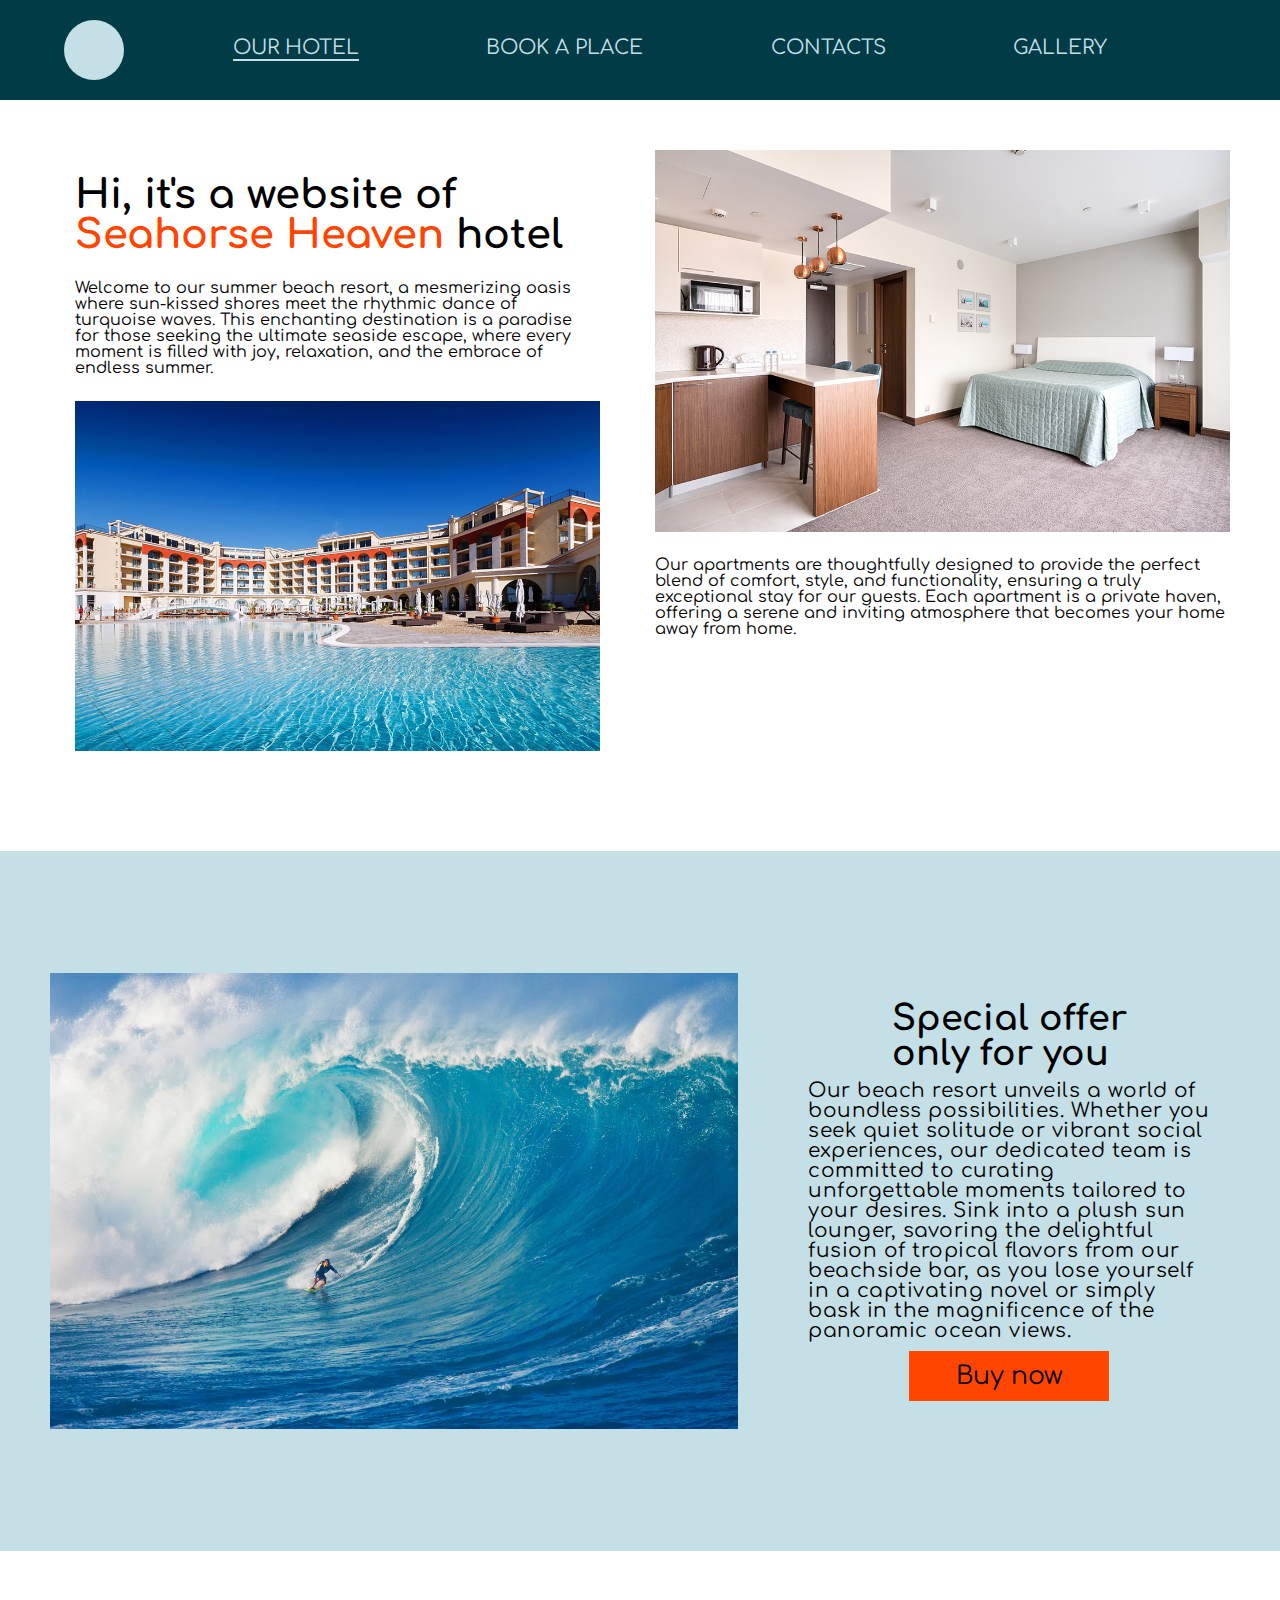
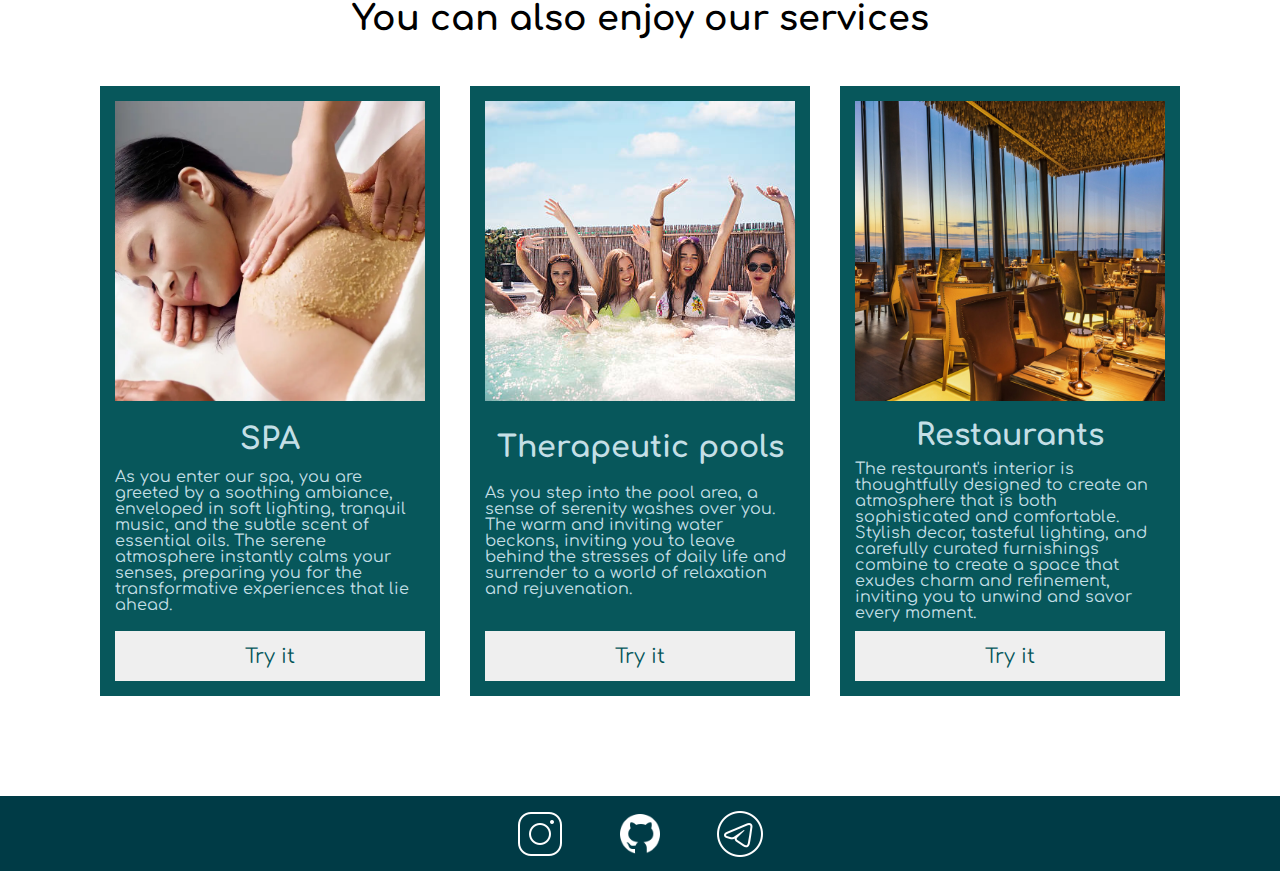
==== index.html @ e6a12ab5 "Replaced index.html to the root" ====
<!DOCTYPE html>
<html lang="en">
<head>
    <meta charset="UTF-8">
    <title>Hotel</title>
    <link rel="stylesheet" href="./styles/style.css">
    <meta name="viewport" content="width=device-width">
</head>
<body>
<div class="wrapper">
    <header class="header">
        <div class="header__logo">
            
        </div>
        <nav class="header__navigation">
            <ul class="header__buttons">
                <li class="header__item header__underlined">
                    <form action="./index.html"><input type="submit" class="header__button" value="Our Hotel"></form>
                    <span class="header__underline"></span>
                </li>
                <li class="header__item">
                    <form action="docs/booking.html"><input type="submit" class="header__button" value="Book a place"></form>
                    <span class="header__underline"></span>
                </li>
                <li class="header__item">
                    <form action="docs/contacts.html"><input type="submit" class="header__button" value="Contacts"></form>
                    <span class="header__underline"></span>
                </li>
                <li class="header__item">
                    <form action="docs/gallery.html"><input type="submit" class="header__button" value="Gallery"></form>
                    <span class="header__underline"></span>
                </li>
            </ul>
        </nav>
        <div class="header__burger-button">
            <span></span>
            <span></span>
            <span></span>
        </div>
    </header>
<!--  Menu Burger  -->
    <div class="burger">
        <nav class="burger__menu">
            <ul class="burger__list">
                <li class="burger__item burger__underlined">
                    <form action="./index.html" class="burger__form"><input type="submit" value="Our hotel"></form>
                    <span class="burger__underline"></span>
                </li>
                <li class="burger__item">
                    <form action="docs/gallery.html" class="burger__form"><input type="submit" value="Book a place"></form>
                    <span class="burger__underline"></span>
                </li>
                <li class="burger__item">
                    <form action="docs/contacts.html" class="burger__form"><input type="submit" value="Contacts"></form>
                    <span class="burger__underline"></span>
                </li>
                <li class="burger__item">
                    <form action="docs/gallery.html" class="burger__form"><input type="submit" value="Gallery"></form>
                    <span class="burger__underline"></span>
                </li>
            </ul>
        </nav>
    </div>

    <main class="main">

        <section class="hi">
            <div class="hi__greetings">
                <h1 class="hi__title">Hi, it's a website of <br> <span>Seahorse Heaven</span> hotel</h1>
                <p class="hi__description">Welcome to our summer beach resort, a mesmerizing oasis where sun-kissed shores meet the rhythmic dance of turquoise waves. This enchanting destination is a paradise for those seeking the ultimate seaside escape, where every moment is filled with joy, relaxation, and the embrace of endless summer.</p>
                <img src="./img/hotel_1.jpg" alt="Hotel">
            </div>
            <div class="hi__info">
                <img src="./img/hotel_2.jpg" alt="Apartments">
                <p class="hi__description">Our apartments are thoughtfully designed to provide the perfect blend of comfort, style, and functionality, ensuring a truly exceptional stay for our guests. Each apartment is a private haven, offering a serene and inviting atmosphere that becomes your home away from home.</p>
            </div>
        </section>

        <section class="special-offer special-offer_bg_lightblue">
            <div class="special-offer__image"><img src="./img/waves.webp" alt="Wave"></div>
            <div class="special-offer__body">
                <h2 class="special-offer__title">Special offer <br> only for you</h2>
                <p class="special-offer__description">Our beach resort unveils a world of boundless possibilities. Whether you seek quiet solitude or vibrant social experiences, our dedicated team is committed to curating unforgettable moments tailored to your desires. Sink into a plush sun lounger, savoring the delightful fusion of tropical flavors from our beachside bar, as you lose yourself in a captivating novel or simply bask in the magnificence of the panoramic ocean views.</p>
                <input class="special-offer__button button_bg_orangered" type="button" value="Buy now">
            </div>
        </section>

        <section class="services">
            <h2 class="services__title">You can also enjoy our services</h2>
            <div class="services__body">
                <div class="services__list">
                    <div class="services__item offer-services">
                        <div class="offer-services__image">
                            <img src="./img/spa.webp" alt="Offer">
                        </div>
                        <h3 class="offer-services__title">SPA</h3>
                        <p class="offer-services__description">As you enter our spa, you are greeted by a soothing ambiance, enveloped in soft lighting, tranquil music, and the subtle scent of essential oils. The serene atmosphere instantly calms your senses, preparing you for the transformative experiences that lie ahead.</p>
                        <input type="button" class="offer-services__button" value="Try it">
                    </div>
                    <div class="services__item offer-services">
                        <div class="offer-services__image">
                            <img src="./img/jacuzzi.jpg" alt="Offer">
                        </div>
                        <h3 class="offer-services__title">Therapeutic pools</h3>
                        <p class="offer-services__description">As you step into the pool area, a sense of serenity washes over you. The warm and inviting water beckons, inviting you to leave behind the stresses of daily life and surrender to a world of relaxation and rejuvenation.</p>
                        <input type="button" class="offer-services__button" value="Try it">
                    </div>
                    <div class="services__item offer-services">
                        <div class="offer-services__image">
                            <img src="./img/restaurant.jpg" alt="Offer">
                        </div>
                        <h3 class="offer-services__title">Restaurants</h3>
                        <p class="offer-services__description">The restaurant's interior is thoughtfully designed to create an atmosphere that is both sophisticated and comfortable. Stylish decor, tasteful lighting, and carefully curated furnishings combine to create a space that exudes charm and refinement, inviting you to unwind and savor every moment.</p>
                        <input type="button" class="offer-services__button" value="Try it">
                    </div>
                </div>
            </div>
        </section>

    </main>
    <footer class="footer">
        <section class="links">
            <ul class="links__list">
                <li class="links__item">
                    <form class="links__form" action="https://www.instagram.com/klyus_vasya/">
                        <input class="links__button_instagram links__button" type="submit" formtarget="_blank" value="">
                    </form>
                </li>
                <li class="links__item">
                    <form class="links__form" action="https://github.com/vasilcoin002">
                        <input class="links__button_github links__button" type="submit" formtarget="_blank" value="">
                    </form>
                </li>
                <li class="links__item">
                    <form class="links__form" action="https://t.me/prayectiki">
                        <input class="links__button_telegram links__button" type="submit" formtarget="_blank" value="">
                    </form>
                </li>
            </ul>
        </section>
    </footer>
</div>
<script src="./scripts/scripts.js"></script>
</body>
</html>
---- styles/style.css ----
@import url("https://fonts.googleapis.com/css2?family=Comfortaa:wght@400;700&display=swap");
* {
  padding: 0;
  margin: 0;
  border: 0;
  -moz-box-sizing: border-box;
  -webkit-box-sizing: border-box;
  box-sizing: border-box;
}
*:before, *:after {
  -moz-box-sizing: border-box;
  -webkit-box-sizing: border-box;
  box-sizing: border-box;
}

:focus, :active {
  outline: none;
}

a:focus, a:active {
  outline: none;
}

nav, footer, header, aside {
  display: block;
}

html, body {
  height: 100%;
  width: 100%;
  line-height: 1;
  font-size: 14px;
  -ms-text-size-adjust: 100%;
  -moz-text-size-adjust: 100%;
  -webkit-text-size-adjust: 100%;
}

input, button, textarea {
  font-family: inherit;
}

input::-ms-clear {
  display: none;
}

button {
  cursor: pointer;
}
button::-moz-focus-inner {
  padding: 0;
  border: 0;
}

a {
  text-decoration: none;
}
a:visited, a:hover {
  text-decoration: none;
}

ul li {
  list-style: none;
}

img {
  vertical-align: top;
}

h1, h2, h3, h4, h5, h6 {
  font-size: inherit;
  font-weight: inherit;
}

input[type=button], input[type=submit] {
  cursor: pointer;
}

body {
  font-family: "Comfortaa", cursive;
  font-size: 16px;
}

.wrapper {
  display: grid;
  grid-template-rows: 100px 1fr 75px;
  grid-template-areas: "header" "main" "footer";
  gap: 50px;
}

h1, h2, h3, h4, h5, h6 {
  font-weight: 700;
}
h1::selection, h2::selection, h3::selection, h4::selection, h5::selection, h6::selection {
  background: orangered;
}

p::selection, span::selection {
  background: orangered;
}

h1 {
  font-size: 40px;
}

h2 {
  font-size: 35px;
}

h3 {
  font-size: 30px;
}

h4 {
  font-size: 25px;
}

.header {
  grid-area: header;
  position: fixed;
  width: 100%;
  height: 100px;
  display: grid;
  grid-template: 1fr/5% 60px 1fr 5%;
  grid-template-areas: "space1 logo navigation space2";
  align-items: center;
  background: #003B46;
  transition: 0.5s;
  z-index: 10;
}
.header__logo {
  grid-area: logo;
  height: 60px;
  width: 60px;
  border-radius: 50%;
  background: #c4dfe6;
  transition: 0.5s;
}
.header__navigation {
  width: 80%;
  grid-area: navigation;
  justify-self: center;
  transition: 0.5s;
}
.header__buttons {
  display: flex;
  justify-content: space-between;
}
.header__item {
  position: relative;
  overflow: hidden;
  padding-bottom: 5px;
}
.header__item:hover span {
  left: 0;
}
.header__button {
  background: none;
  color: #c4dfe6;
  font-size: 20px;
  text-transform: uppercase;
  transition: 1s;
}
.header__underline {
  position: absolute;
  display: block;
  width: 100%;
  height: 2px;
  background: #c4dfe6;
  left: -100%;
  transition: 0.2s ease-in-out;
}
.header__underlined span {
  left: 0;
}
.header__burger-button {
  grid-area: navigation;
  justify-self: end;
  width: 40px;
  height: 40px;
  display: none;
  flex-direction: column;
  justify-content: space-between;
  cursor: pointer;
}
.header__burger-button span {
  display: block;
  width: 100%;
  height: 5px;
  background: #c4dfe6;
  border-radius: 2.5px;
}

.burger {
  position: fixed;
  top: -100%;
  height: 100%;
  width: 100%;
  background: #07575B;
  padding-top: 100px;
  transition: 0.5s;
  z-index: 9;
}
.burger__menu {
  height: 100%;
  padding: 50px;
}
.burger__list {
  display: flex;
  flex-direction: column;
  justify-content: space-between;
  align-items: center;
  height: 100%;
}
.burger__item {
  position: relative;
  padding-bottom: 2px;
  overflow: hidden;
}
.burger__item:hover span {
  left: 0;
}
.burger__form input {
  background: none;
  color: #c4dfe6;
  font-size: 30px;
}
.burger__underline {
  position: absolute;
  display: block;
  height: 1px;
  width: 100%;
  background: #c4dfe6;
  left: -100%;
  transition: 0.2s;
}
.burger__underlined span {
  left: 0;
}

.burger_active {
  top: 0;
}

.scrolled.header {
  height: 50px;
}
.scrolled.header__logo {
  height: 40px;
  width: 40px;
}
.scrolled.header__navigation {
  margin-right: -20%;
}

.main {
  grid-area: main;
  display: flex;
  flex-direction: column;
}
.main > * {
  margin-bottom: 50px;
}
.main:last-child {
  margin-bottom: 0;
}

.footer {
  grid-area: footer;
  height: 75px;
  background: #003B46;
}

.links {
  width: 100%;
  height: 100%;
  padding: 0 50px;
}
.links__list {
  display: flex;
  align-items: center;
  justify-content: center;
  height: 100%;
}
.links__item {
  width: 50px;
  height: 50px;
  margin: 0 25px;
}
.links__form {
  height: 100%;
}
.links__button {
  width: 100%;
  height: 100%;
}
.links__button_instagram {
  background: url("../img/icon-instagram.png");
}
.links__button_telegram {
  background: url("../img/icon-telegram.png");
}
.links__button_github {
  background: url("../img/icon-github.png");
}
.links__button_instagram, .links__button_telegram, .links__button_github {
  background-size: 100%;
}

.button_bg_orangered {
  background: orangered;
}

.hi {
  display: grid;
  grid-template-columns: 1fr 1fr;
  gap: 30px;
  justify-content: center;
  margin-bottom: 50px;
  padding: 0 50px;
}
.hi img {
  width: 100%;
  margin-bottom: 25px;
}
.hi__greetings {
  padding: 25px;
  background: white;
}
.hi__title {
  margin-bottom: 25px;
}
.hi__title span {
  color: orangered;
}
.hi__description {
  margin-bottom: 25px;
}

.special-offer {
  display: grid;
  grid-template: repeat(2, 1fr)/repeat(5, 1fr);
  gap: 50px;
  padding: 50px;
}
.special-offer_bg_lightblue {
  background: #c4dfe6;
}
.special-offer__image {
  grid-row: span 2;
  grid-column: span 3;
  display: flex;
  flex-direction: column;
  justify-content: center;
}
.special-offer__image img {
  width: 100%;
}
.special-offer__body {
  grid-row: span 2;
  grid-column: span 2;
  display: flex;
  flex-direction: column;
  align-items: center;
  justify-content: space-between;
  padding: 100px 20px;
}
.special-offer__title {
  margin-bottom: 10px;
}
.special-offer__description {
  font-size: 20px;
  letter-spacing: 0.5px;
  margin-bottom: 10px;
}
.special-offer__button {
  width: 200px;
  height: 50px;
  font-size: 25px;
  transition: 0.1s;
}
.special-offer__button:hover {
  transform: scale(1.1);
}

.services {
  display: flex;
  flex-direction: column;
  align-items: center;
  padding: 0 50px;
}
.services__title {
  margin-bottom: 50px;
}
.services__body {
  width: 100%;
  padding: 0 50px;
}
.services__list {
  display: grid;
  gap: 30px;
  grid-template: 1fr/repeat(3, 1fr);
}
.services__item {
  padding: 15px;
  background: #07575B;
  width: 100%;
  height: auto;
}

.offer-services {
  display: grid;
  color: #c4dfe6;
}
.offer-services__image {
  margin-bottom: 20px;
  overflow: hidden;
  display: flex;
  justify-content: center;
}
.offer-services__image img {
  height: 300px;
  object-fit: cover;
}
.offer-services__title {
  margin-bottom: 10px;
  justify-self: center;
}
.offer-services__description {
  margin-bottom: 10px;
}
.offer-services__button {
  align-self: flex-end;
  height: 50px;
  color: #07575B;
  font-size: 20px;
  transition: 0.1s;
}
.offer-services__button:hover {
  transform: scale(1.05);
}

.apartments-offer {
  display: grid;
  grid-auto-flow: column;
  grid-template-rows: 500px auto auto 50px;
  grid-template-columns: repeat(2, 1fr);
  grid-template-areas: "image1 image2" "title1 title2" "description1 description2" "button1 button2";
  gap: 30px;
  padding: 0 50px;
}
.apartments-offer__image {
  height: 100%;
  overflow: hidden;
  position: relative;
  display: flex;
  justify-content: center;
  align-items: center;
}
.apartments-offer__image img {
  height: 100%;
}
.apartments-offer__button {
  width: 200px;
  height: 50px;
  font-size: 25px;
  transition: 0.1s;
}
.apartments-offer__button:hover {
  transform: scale(1.1);
}
.apartments-offer__title, .apartments-offer__description, .apartments-offer__button {
  justify-self: center;
}

.contacts {
  display: grid;
  grid-template-columns: repeat(auto-fill, minmax(400px, 1fr));
  gap: 30px;
  align-items: center;
  justify-items: center;
  margin: 0 50px;
  padding: 50px 50px 30px;
  background: #c4dfe6;
  font-size: 20px;
}
.contacts__item {
  width: 100%;
}
.contacts__description {
  display: flex;
  flex-direction: column;
}
.contacts__image {
  position: relative;
  padding-bottom: 100%;
  margin-bottom: 20px;
}
.contacts__image img {
  width: 100%;
  height: 100%;
  position: absolute;
  top: 0;
  left: 0;
  object-fit: cover;
}
.contacts__person:before {
  content: "Person:";
  margin-right: 10px;
  font-weight: 700;
}
.contacts__position:before {
  content: "Position:";
  margin-right: 10px;
  font-weight: 700;
}
.contacts__contact {
  display: flex;
  flex-direction: column;
}
.contacts__address {
  position: relative;
  padding-left: 35px;
  color: black;
}
.contacts__address_email:before, .contacts__address_phone-number:before {
  margin-right: 5px;
  top: 0;
  left: 0;
  font-weight: 700;
  position: absolute;
}
.contacts__address_email:before {
  content: "@";
}
.contacts__address_phone-number:before {
  content: "";
  background: url("../img/phone.png") no-repeat;
  background-size: 100%;
  width: 20px;
  height: 20px;
}

.gallery {
  display: grid;
  grid-template-columns: repeat(auto-fill, minmax(400px, 1fr));
  gap: 10px;
  padding: 10px;
}
.gallery__image {
  position: relative;
  padding-bottom: 100%;
}
.gallery__image img {
  width: 100%;
  height: 100%;
  position: absolute;
  top: 0;
  left: 0;
  object-fit: cover;
}

p::selection, span::selection, div::selection, img::selection {
  background: orangered;
}

.displayed-none {
  display: none;
}

.opacity07 {
  opacity: 0.7;
}

.opacity0 {
  opacity: 0;
}

.other-apartments {
  display: flex;
  flex-direction: column;
  gap: 30px;
  align-items: center;
  background: #c4dfe6;
  padding: 50px;
}

.slider {
  position: relative;
  display: flex;
  width: 100%;
  overflow: hidden;
}
.slider__arrow {
  position: absolute;
  font-size: 30px;
  font-weight: 1000;
  color: white;
  top: 40%;
  transform: translateY(-50%);
  width: 75px;
  height: 75px;
  cursor: pointer;
  background: grey;
  z-index: 3;
  transition: opacity 0.5s;
}
.slider__arrow_left {
  left: 0;
}
.slider__arrow_left:before {
  content: "<<";
  position: absolute;
  top: 50%;
  left: 50%;
  transform: translateY(-50%) translateX(-50%);
}
.slider__arrow_right {
  right: 0;
}
.slider__arrow_right:before {
  content: ">>";
  position: absolute;
  top: 50%;
  right: 50%;
  transform: translateY(-50%) translateX(50%);
}
.slider__list {
  height: 100%;
  display: flex;
  flex: 1 1 auto;
  transition: 0.5s;
}
.slider__item {
  min-width: 31.3333%;
  margin: 0 1%;
}

.item {
  display: grid;
}
.item__image {
  position: relative;
  padding: 0 0 100% 0;
  margin: 0 0 20px 0;
  height: 250px;
}
.item__image img {
  width: 100%;
  height: 100%;
  position: absolute;
  top: 0;
  left: 0;
  object-fit: cover;
}
.item__title {
  margin-bottom: 20px;
  align-self: center;
  justify-self: center;
}
.item__button {
  height: 50px;
  align-self: flex-end;
  text-transform: uppercase;
  font-size: 20px;
  transition: 0.1s;
}
.item__button:hover {
  transform: scale(1.05);
}

@media (max-width: 900px) {
  .header__navigation {
    display: none;
  }
  .header__burger-button {
    display: flex;
  }
  .hi {
    display: flex;
    flex-direction: column;
  }
  .hi__info {
    display: none;
  }
  .special-offer {
    display: flex;
    flex-direction: column;
    align-items: center;
  }
  .special-offer__body {
    padding: 0;
  }
}
@media (max-width: 600px) {
  .services__list {
    display: flex;
    flex-direction: column;
  }
}
@media (max-width: 500px) {
  .apartments-offer {
    display: flex;
    flex-direction: column;
    align-items: center;
  }
  .apartments-offer__button {
    margin-bottom: 20px;
  }
}

/*# sourceMappingURL=style.css.map */
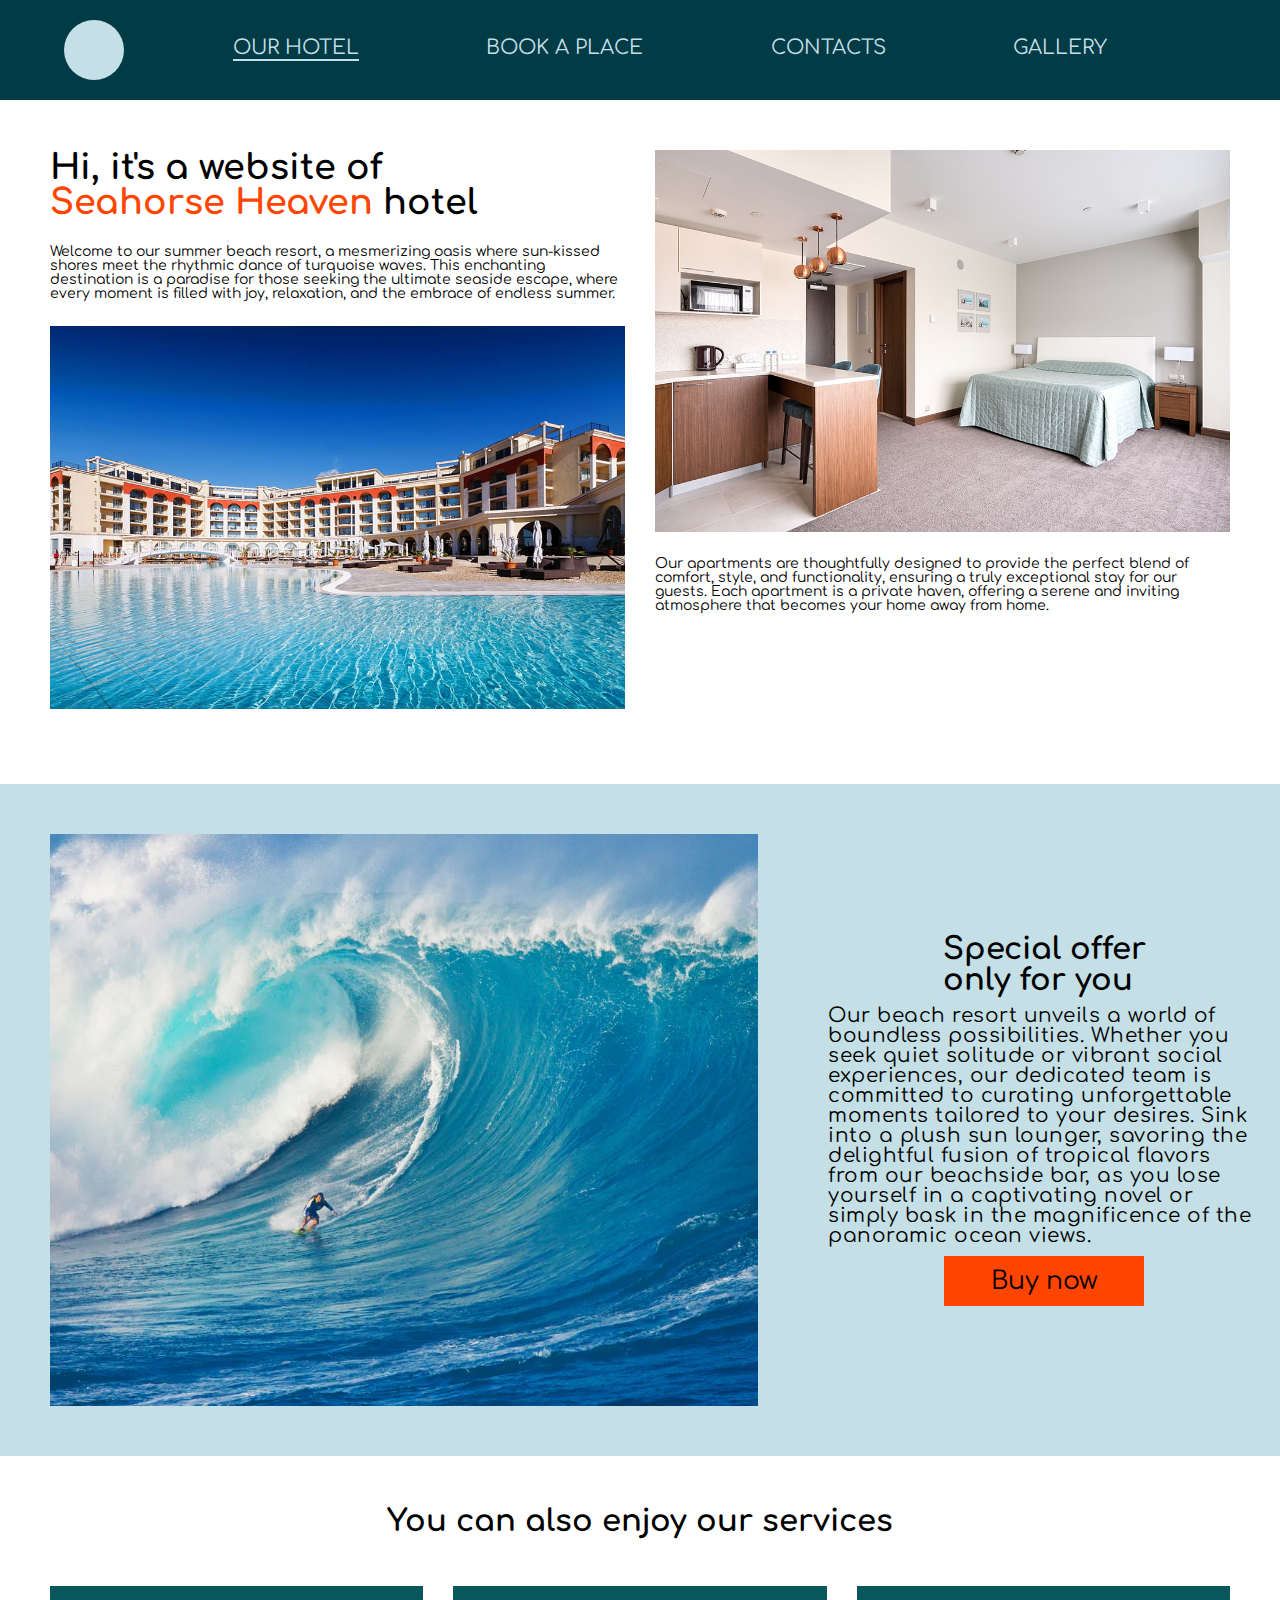
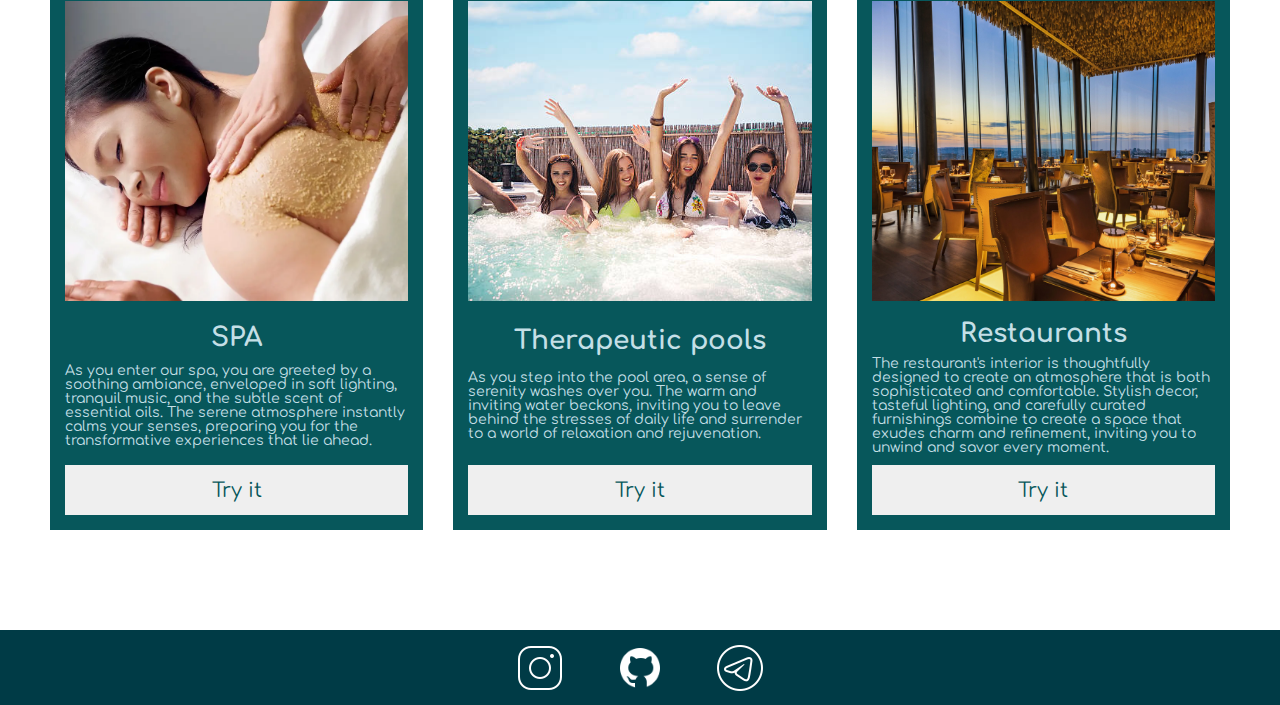
==== commit edefd708: "Fixes" ====
--- a/index.html
+++ b/index.html
@@ -47,7 +47,7 @@
                     <span class="burger__underline"></span>
                 </li>
                 <li class="burger__item">
-                    <form action="docs/gallery.html" class="burger__form"><input type="submit" value="Book a place"></form>
+                    <form action="docs/booking.html" class="burger__form"><input type="submit" value="Book a place"></form>
                     <span class="burger__underline"></span>
                 </li>
                 <li class="burger__item">
--- a/styles/style.css
+++ b/styles/style.css
@@ -75,9 +75,15 @@
   cursor: pointer;
 }
 
+html {
+  height: 100%;
+}
+
 body {
   font-family: "Comfortaa", cursive;
-  font-size: 16px;
+  font-size: 1rem;
+  min-width: 100%;
+  min-height: 100%;
 }
 
 .wrapper {
@@ -99,19 +105,19 @@
 }
 
 h1 {
-  font-size: 40px;
+  font-size: 2.5rem;
 }
 
 h2 {
-  font-size: 35px;
+  font-size: 2.1875rem;
 }
 
 h3 {
-  font-size: 30px;
+  font-size: 1.875rem;
 }
 
 h4 {
-  font-size: 25px;
+  font-size: 1.5625rem;
 }
 
 .header {
@@ -323,7 +329,6 @@
   margin-bottom: 25px;
 }
 .hi__greetings {
-  padding: 25px;
   background: white;
 }
 .hi__title {
@@ -338,7 +343,7 @@
 
 .special-offer {
   display: grid;
-  grid-template: repeat(2, 1fr)/repeat(5, 1fr);
+  grid-template: 1fr/60% 40%;
   gap: 50px;
   padding: 50px;
 }
@@ -346,18 +351,19 @@
   background: #c4dfe6;
 }
 .special-offer__image {
-  grid-row: span 2;
-  grid-column: span 3;
-  display: flex;
-  flex-direction: column;
-  justify-content: center;
+  padding: 0 0 60% 0;
+  overflow: hidden;
+  position: relative;
 }
 .special-offer__image img {
-  width: 100%;
+  position: absolute;
+  width: 100%;
+  height: 100%;
+  top: 0;
+  left: 0;
+  object-fit: cover;
 }
 .special-offer__body {
-  grid-row: span 2;
-  grid-column: span 2;
   display: flex;
   flex-direction: column;
   align-items: center;
@@ -393,7 +399,6 @@
 }
 .services__body {
   width: 100%;
-  padding: 0 50px;
 }
 .services__list {
   display: grid;
@@ -442,22 +447,23 @@
 .apartments-offer {
   display: grid;
   grid-auto-flow: column;
-  grid-template-rows: 500px auto auto 50px;
   grid-template-columns: repeat(2, 1fr);
   grid-template-areas: "image1 image2" "title1 title2" "description1 description2" "button1 button2";
   gap: 30px;
   padding: 0 50px;
 }
 .apartments-offer__image {
-  height: 100%;
+  padding: 0 0 100% 0;
   overflow: hidden;
   position: relative;
-  display: flex;
-  justify-content: center;
-  align-items: center;
 }
 .apartments-offer__image img {
-  height: 100%;
+  position: absolute;
+  width: 100%;
+  height: 100%;
+  top: 0;
+  left: 0;
+  object-fit: cover;
 }
 .apartments-offer__button {
   width: 200px;
@@ -678,34 +684,29 @@
   .hi {
     display: flex;
     flex-direction: column;
+    padding: 50px 25px;
   }
   .hi__info {
     display: none;
   }
   .special-offer {
-    display: flex;
-    flex-direction: column;
-    align-items: center;
+    display: block;
+  }
+  .special-offer__image {
+    margin-bottom: 20px;
   }
   .special-offer__body {
     padding: 0;
   }
-}
-@media (max-width: 600px) {
+  .services {
+    padding: 0 25px;
+  }
+}
+@media (max-width: 700px) {
   .services__list {
     display: flex;
     flex-direction: column;
   }
 }
-@media (max-width: 500px) {
-  .apartments-offer {
-    display: flex;
-    flex-direction: column;
-    align-items: center;
-  }
-  .apartments-offer__button {
-    margin-bottom: 20px;
-  }
-}
 
 /*# sourceMappingURL=style.css.map */
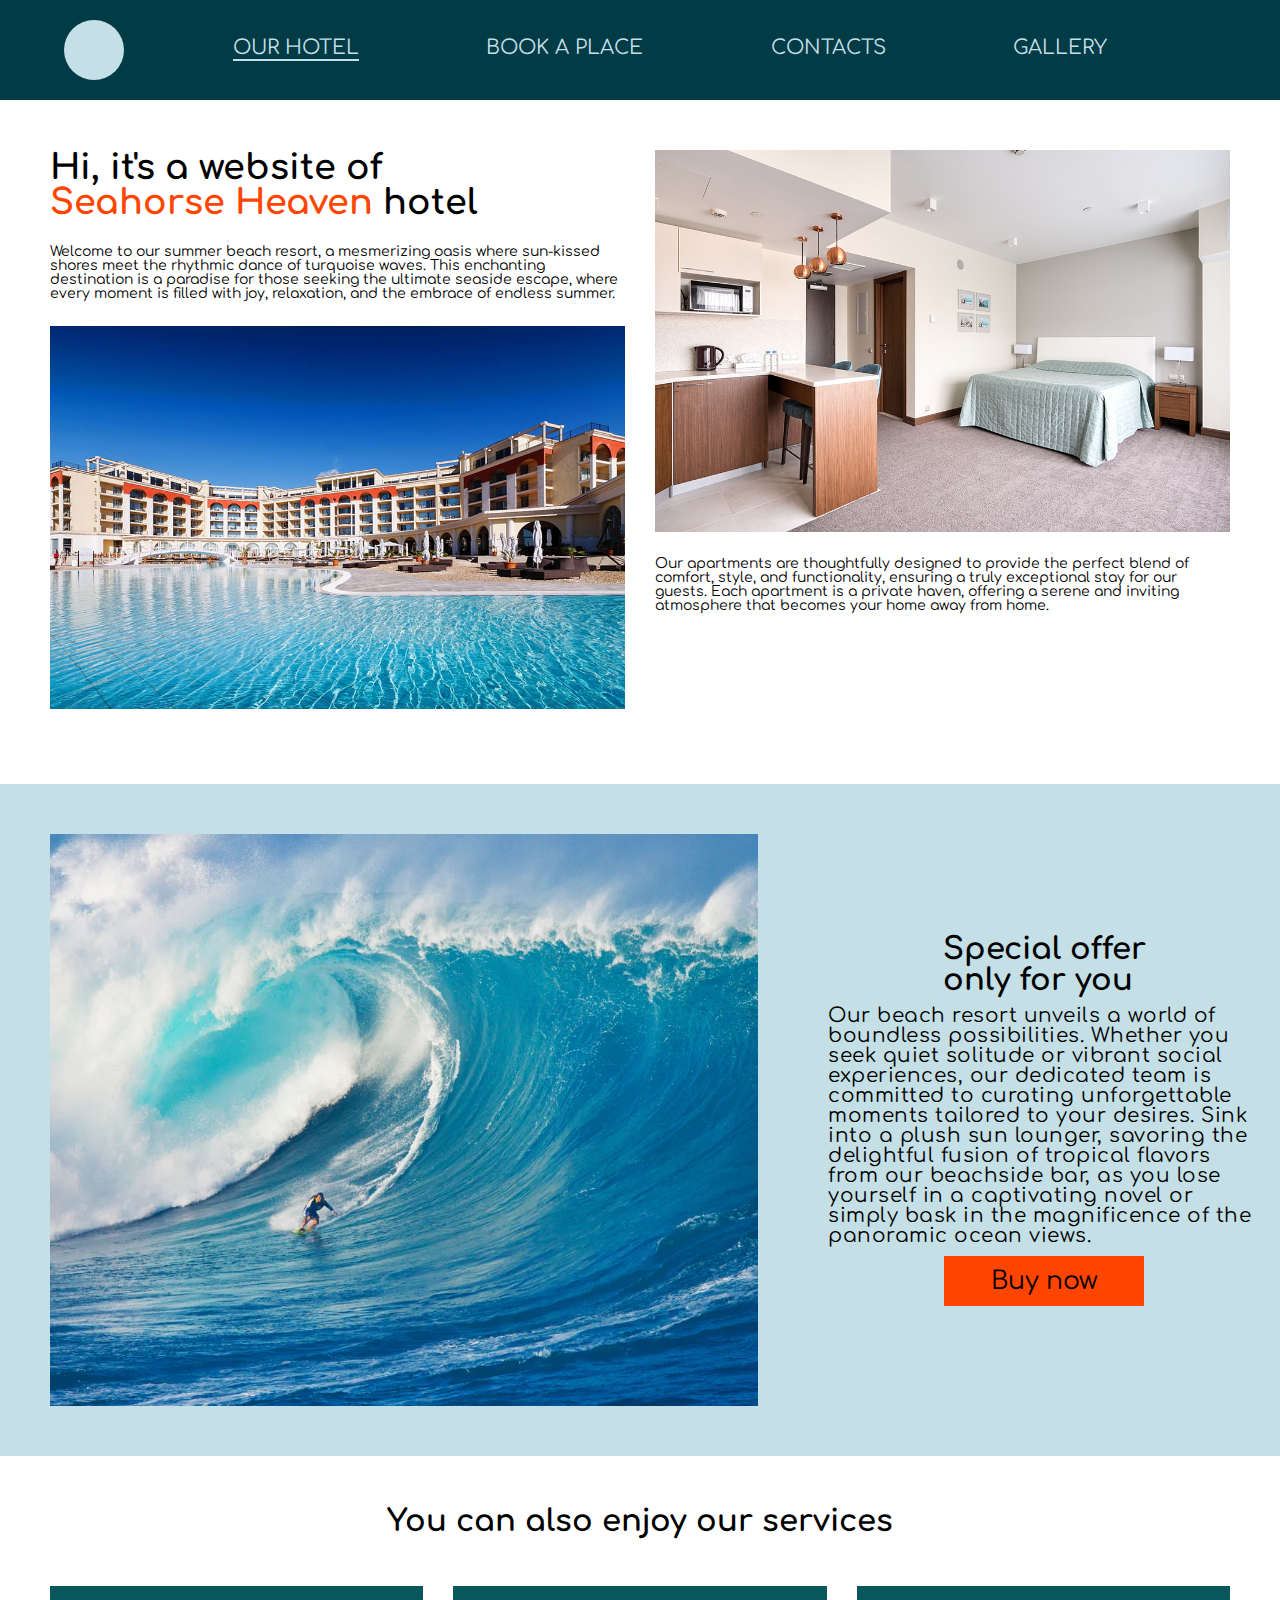
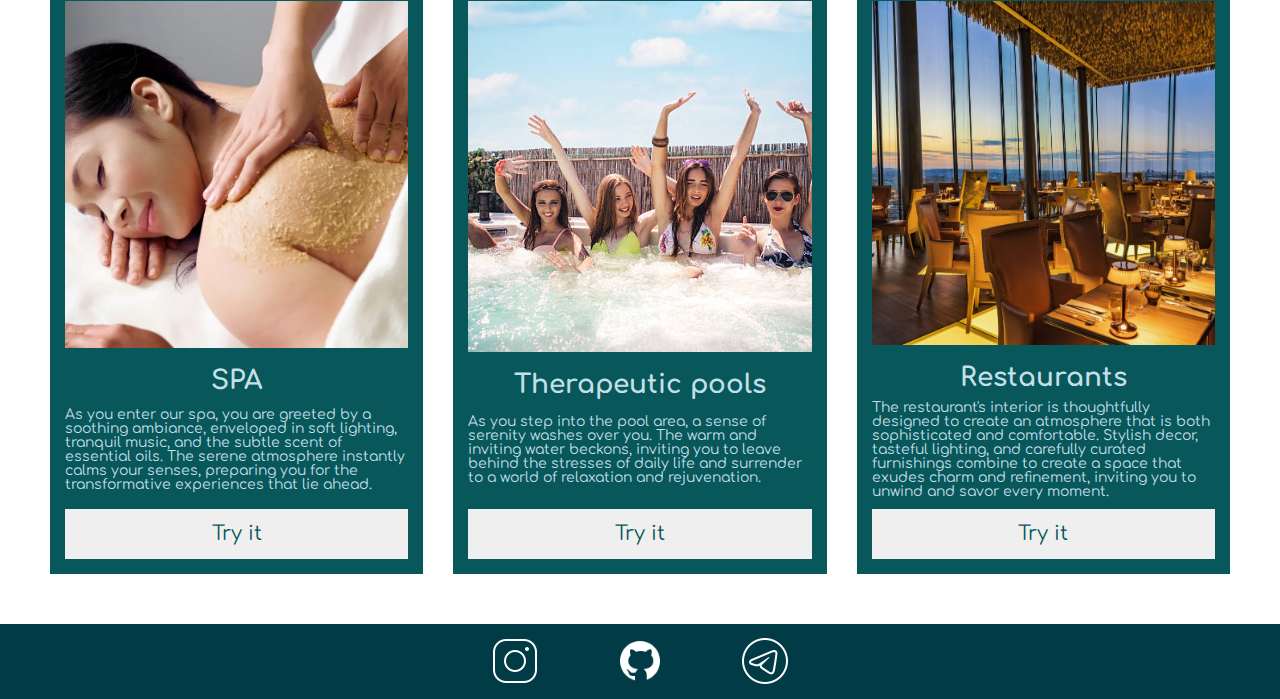
==== commit 153d58f8: "Refactoring styles, changing slider in booking, adapted site" ====
--- a/index.html
+++ b/index.html
@@ -1,145 +1,148 @@
 <!DOCTYPE html>
 <html lang="en">
-<head>
-    <meta charset="UTF-8">
+  <head>
+    <meta charset="UTF-8" />
     <title>Hotel</title>
     <link rel="stylesheet" href="./styles/style.css">
-    <meta name="viewport" content="width=device-width">
-</head>
-<body>
-<div class="wrapper">
-    <header class="header">
-        <div class="header__logo">
-            
-        </div>
-        <nav class="header__navigation">
+    <link rel="stylesheet" href="./styles/index.css">
+    <meta name="viewport" content="width=device-width, initial-scale=1.0" />
+  </head>
+  <body>
+    <div id="app">
+      <div class="wrapper">
+        <header class="header">
+          <div class="header__logo">
+
+          </div>
+          <nav class="header__navigation">
             <ul class="header__buttons">
-                <li class="header__item header__underlined">
-                    <form action="./index.html"><input type="submit" class="header__button" value="Our Hotel"></form>
-                    <span class="header__underline"></span>
-                </li>
-                <li class="header__item">
-                    <form action="docs/booking.html"><input type="submit" class="header__button" value="Book a place"></form>
-                    <span class="header__underline"></span>
-                </li>
-                <li class="header__item">
-                    <form action="docs/contacts.html"><input type="submit" class="header__button" value="Contacts"></form>
-                    <span class="header__underline"></span>
-                </li>
-                <li class="header__item">
-                    <form action="docs/gallery.html"><input type="submit" class="header__button" value="Gallery"></form>
-                    <span class="header__underline"></span>
-                </li>
+              <li class="header__item header__underlined">
+                <form action="./index.html"><input type="submit" class="header__button" value="Our Hotel"></form>
+                <span class="header__underline"></span>
+              </li>
+              <li class="header__item">
+                <form action="docs/booking.html"><input type="submit" class="header__button" value="Book a place"></form>
+                <span class="header__underline"></span>
+              </li>
+              <li class="header__item">
+                <form action="docs/contacts.html"><input type="submit" class="header__button" value="Contacts"></form>
+                <span class="header__underline"></span>
+              </li>
+              <li class="header__item">
+                <form action="docs/gallery.html"><input type="submit" class="header__button" value="Gallery"></form>
+                <span class="header__underline"></span>
+              </li>
             </ul>
-        </nav>
-        <div class="header__burger-button">
+          </nav>
+          <div class="header__burger-button">
             <span></span>
             <span></span>
             <span></span>
+          </div>
+        </header>
+        <!--  Menu Burger  -->
+        <div class="burger">
+          <nav class="burger__menu">
+            <ul class="burger__list">
+              <li class="burger__item burger__underlined">
+                <form action="./index.html" class="burger__form"><input type="submit" value="Our hotel"></form>
+                <span class="burger__underline"></span>
+              </li>
+              <li class="burger__item">
+                <form action="docs/booking.html" class="burger__form"><input type="submit" value="Book a place"></form>
+                <span class="burger__underline"></span>
+              </li>
+              <li class="burger__item">
+                <form action="docs/contacts.html" class="burger__form"><input type="submit" value="Contacts"></form>
+                <span class="burger__underline"></span>
+              </li>
+              <li class="burger__item">
+                <form action="docs/gallery.html" class="burger__form"><input type="submit" value="Gallery"></form>
+                <span class="burger__underline"></span>
+              </li>
+            </ul>
+          </nav>
         </div>
-    </header>
-<!--  Menu Burger  -->
-    <div class="burger">
-        <nav class="burger__menu">
-            <ul class="burger__list">
-                <li class="burger__item burger__underlined">
-                    <form action="./index.html" class="burger__form"><input type="submit" value="Our hotel"></form>
-                    <span class="burger__underline"></span>
-                </li>
-                <li class="burger__item">
-                    <form action="docs/booking.html" class="burger__form"><input type="submit" value="Book a place"></form>
-                    <span class="burger__underline"></span>
-                </li>
-                <li class="burger__item">
-                    <form action="docs/contacts.html" class="burger__form"><input type="submit" value="Contacts"></form>
-                    <span class="burger__underline"></span>
-                </li>
-                <li class="burger__item">
-                    <form action="docs/gallery.html" class="burger__form"><input type="submit" value="Gallery"></form>
-                    <span class="burger__underline"></span>
-                </li>
-            </ul>
-        </nav>
-    </div>
 
-    <main class="main">
+        <main class="main">
 
-        <section class="hi">
+          <section class="hi">
             <div class="hi__greetings">
-                <h1 class="hi__title">Hi, it's a website of <br> <span>Seahorse Heaven</span> hotel</h1>
-                <p class="hi__description">Welcome to our summer beach resort, a mesmerizing oasis where sun-kissed shores meet the rhythmic dance of turquoise waves. This enchanting destination is a paradise for those seeking the ultimate seaside escape, where every moment is filled with joy, relaxation, and the embrace of endless summer.</p>
-                <img src="./img/hotel_1.jpg" alt="Hotel">
+              <h1 class="hi__title">Hi, it's a website of <br> <span>Seahorse Heaven</span> hotel</h1>
+              <p class="hi__description">Welcome to our summer beach resort, a mesmerizing oasis where sun-kissed shores meet the rhythmic dance of turquoise waves. This enchanting destination is a paradise for those seeking the ultimate seaside escape, where every moment is filled with joy, relaxation, and the embrace of endless summer.</p>
+              <img src="./img/hotel_1.jpg" alt="Hotel">
             </div>
             <div class="hi__info">
-                <img src="./img/hotel_2.jpg" alt="Apartments">
-                <p class="hi__description">Our apartments are thoughtfully designed to provide the perfect blend of comfort, style, and functionality, ensuring a truly exceptional stay for our guests. Each apartment is a private haven, offering a serene and inviting atmosphere that becomes your home away from home.</p>
+              <img src="./img/hotel_2.jpg" alt="Apartments">
+              <p class="hi__description">Our apartments are thoughtfully designed to provide the perfect blend of comfort, style, and functionality, ensuring a truly exceptional stay for our guests. Each apartment is a private haven, offering a serene and inviting atmosphere that becomes your home away from home.</p>
             </div>
-        </section>
+          </section>
 
-        <section class="special-offer special-offer_bg_lightblue">
+          <section class="special-offer special-offer_bg_lightblue">
             <div class="special-offer__image"><img src="./img/waves.webp" alt="Wave"></div>
             <div class="special-offer__body">
-                <h2 class="special-offer__title">Special offer <br> only for you</h2>
-                <p class="special-offer__description">Our beach resort unveils a world of boundless possibilities. Whether you seek quiet solitude or vibrant social experiences, our dedicated team is committed to curating unforgettable moments tailored to your desires. Sink into a plush sun lounger, savoring the delightful fusion of tropical flavors from our beachside bar, as you lose yourself in a captivating novel or simply bask in the magnificence of the panoramic ocean views.</p>
-                <input class="special-offer__button button_bg_orangered" type="button" value="Buy now">
+              <h2 class="special-offer__title">Special offer <br> only for you</h2>
+              <p class="special-offer__description">Our beach resort unveils a world of boundless possibilities. Whether you seek quiet solitude or vibrant social experiences, our dedicated team is committed to curating unforgettable moments tailored to your desires. Sink into a plush sun lounger, savoring the delightful fusion of tropical flavors from our beachside bar, as you lose yourself in a captivating novel or simply bask in the magnificence of the panoramic ocean views.</p>
+              <input class="special-offer__button button_bg_orangered" type="button" value="Buy now">
             </div>
-        </section>
+          </section>
 
-        <section class="services">
+          <section class="services">
             <h2 class="services__title">You can also enjoy our services</h2>
             <div class="services__body">
-                <div class="services__list">
-                    <div class="services__item offer-services">
-                        <div class="offer-services__image">
-                            <img src="./img/spa.webp" alt="Offer">
-                        </div>
-                        <h3 class="offer-services__title">SPA</h3>
-                        <p class="offer-services__description">As you enter our spa, you are greeted by a soothing ambiance, enveloped in soft lighting, tranquil music, and the subtle scent of essential oils. The serene atmosphere instantly calms your senses, preparing you for the transformative experiences that lie ahead.</p>
-                        <input type="button" class="offer-services__button" value="Try it">
-                    </div>
-                    <div class="services__item offer-services">
-                        <div class="offer-services__image">
-                            <img src="./img/jacuzzi.jpg" alt="Offer">
-                        </div>
-                        <h3 class="offer-services__title">Therapeutic pools</h3>
-                        <p class="offer-services__description">As you step into the pool area, a sense of serenity washes over you. The warm and inviting water beckons, inviting you to leave behind the stresses of daily life and surrender to a world of relaxation and rejuvenation.</p>
-                        <input type="button" class="offer-services__button" value="Try it">
-                    </div>
-                    <div class="services__item offer-services">
-                        <div class="offer-services__image">
-                            <img src="./img/restaurant.jpg" alt="Offer">
-                        </div>
-                        <h3 class="offer-services__title">Restaurants</h3>
-                        <p class="offer-services__description">The restaurant's interior is thoughtfully designed to create an atmosphere that is both sophisticated and comfortable. Stylish decor, tasteful lighting, and carefully curated furnishings combine to create a space that exudes charm and refinement, inviting you to unwind and savor every moment.</p>
-                        <input type="button" class="offer-services__button" value="Try it">
-                    </div>
+              <div class="services__list">
+                <div class="services__item offer-services">
+                  <div class="offer-services__image">
+                    <img src="./img/spa.webp" alt="Offer">
+                  </div>
+                  <h3 class="offer-services__title">SPA</h3>
+                  <p class="offer-services__description">As you enter our spa, you are greeted by a soothing ambiance, enveloped in soft lighting, tranquil music, and the subtle scent of essential oils. The serene atmosphere instantly calms your senses, preparing you for the transformative experiences that lie ahead.</p>
+                  <input type="button" class="offer-services__button" value="Try it">
                 </div>
+                <div class="services__item offer-services">
+                  <div class="offer-services__image">
+                    <img src="./img/jacuzzi.jpg" alt="Offer">
+                  </div>
+                  <h3 class="offer-services__title">Therapeutic pools</h3>
+                  <p class="offer-services__description">As you step into the pool area, a sense of serenity washes over you. The warm and inviting water beckons, inviting you to leave behind the stresses of daily life and surrender to a world of relaxation and rejuvenation.</p>
+                  <input type="button" class="offer-services__button" value="Try it">
+                </div>
+                <div class="services__item offer-services">
+                  <div class="offer-services__image">
+                    <img src="./img/restaurant.jpg" alt="Offer">
+                  </div>
+                  <h3 class="offer-services__title">Restaurants</h3>
+                  <p class="offer-services__description">The restaurant's interior is thoughtfully designed to create an atmosphere that is both sophisticated and comfortable. Stylish decor, tasteful lighting, and carefully curated furnishings combine to create a space that exudes charm and refinement, inviting you to unwind and savor every moment.</p>
+                  <input type="button" class="offer-services__button" value="Try it">
+                </div>
+              </div>
             </div>
-        </section>
+          </section>
 
-    </main>
-    <footer class="footer">
-        <section class="links">
+        </main>
+        <footer class="footer">
+          <section class="links">
             <ul class="links__list">
-                <li class="links__item">
-                    <form class="links__form" action="https://www.instagram.com/klyus_vasya/">
-                        <input class="links__button_instagram links__button" type="submit" formtarget="_blank" value="">
-                    </form>
-                </li>
-                <li class="links__item">
-                    <form class="links__form" action="https://github.com/vasilcoin002">
-                        <input class="links__button_github links__button" type="submit" formtarget="_blank" value="">
-                    </form>
-                </li>
-                <li class="links__item">
-                    <form class="links__form" action="https://t.me/prayectiki">
-                        <input class="links__button_telegram links__button" type="submit" formtarget="_blank" value="">
-                    </form>
-                </li>
+              <li class="links__item">
+                <form class="links__form" action="https://www.instagram.com/klyus_vasya/">
+                  <input class="links__button_instagram links__button" type="submit" formtarget="_blank" value="">
+                </form>
+              </li>
+              <li class="links__item">
+                <form class="links__form" action="https://github.com/vasilcoin002">
+                  <input class="links__button_github links__button" type="submit" formtarget="_blank" value="">
+                </form>
+              </li>
+              <li class="links__item">
+                <form class="links__form" action="https://t.me/prayectiki">
+                  <input class="links__button_telegram links__button" type="submit" formtarget="_blank" value="">
+                </form>
+              </li>
             </ul>
-        </section>
-    </footer>
-</div>
-<script src="./scripts/scripts.js"></script>
-</body>
+          </section>
+        </footer>
+      </div>
+    </div>
+    <script src="./scripts/scripts.js"></script>
+  </body>
 </html>
--- a/styles/index.css
+++ b/styles/index.css
@@ -0,0 +1,521 @@
+@import url("https://fonts.googleapis.com/css2?family=Comfortaa:wght@400;700&display=swap");
+* {
+  padding: 0;
+  margin: 0;
+  border: 0;
+  -moz-box-sizing: border-box;
+  -webkit-box-sizing: border-box;
+  box-sizing: border-box;
+}
+*:before, *:after {
+  -moz-box-sizing: border-box;
+  -webkit-box-sizing: border-box;
+  box-sizing: border-box;
+}
+
+:focus, :active {
+  outline: none;
+}
+
+a:focus, a:active {
+  outline: none;
+}
+
+nav, footer, header, aside {
+  display: block;
+}
+
+html, body {
+  height: 100%;
+  width: 100%;
+  line-height: 1;
+  font-size: 14px;
+  -ms-text-size-adjust: 100%;
+  -moz-text-size-adjust: 100%;
+  -webkit-text-size-adjust: 100%;
+}
+
+input, button, textarea {
+  font-family: inherit;
+}
+
+input::-ms-clear {
+  display: none;
+}
+
+button {
+  cursor: pointer;
+}
+button::-moz-focus-inner {
+  padding: 0;
+  border: 0;
+}
+
+a {
+  text-decoration: none;
+}
+a:visited, a:hover {
+  text-decoration: none;
+}
+
+ul li {
+  list-style: none;
+}
+
+img {
+  vertical-align: top;
+}
+
+h1, h2, h3, h4, h5, h6 {
+  font-size: inherit;
+  font-weight: inherit;
+}
+
+input[type=button], input[type=submit] {
+  cursor: pointer;
+}
+
+body {
+  flex: 1 0 2000px;
+  font-family: "Comfortaa", cursive;
+  font-size: 1rem;
+}
+
+.wrapper {
+  display: grid;
+  grid-template-rows: 100px 1fr 75px;
+  grid-template-areas: "header" "main" "footer";
+  height: 100%;
+  gap: 50px;
+}
+
+h1, h2, h3, h4, h5, h6 {
+  font-weight: 700;
+}
+h1::selection, h2::selection, h3::selection, h4::selection, h5::selection, h6::selection {
+  background: orangered;
+}
+
+p::selection, span::selection, div::selection, img::selection {
+  background: orangered;
+}
+
+h1 {
+  font-size: 2.5rem;
+}
+
+h2 {
+  font-size: 2.1875rem;
+}
+
+h3 {
+  font-size: 1.875rem;
+}
+
+h4 {
+  font-size: 1.5625rem;
+}
+
+.header {
+  grid-area: header;
+  position: fixed;
+  width: 100%;
+  height: 100px;
+  display: grid;
+  grid-template: 1fr/5% 60px 1fr 5%;
+  grid-template-areas: "space1 logo navigation space2";
+  align-items: center;
+  background: #003B46;
+  transition: 0.5s;
+  z-index: 10;
+}
+.header__logo {
+  grid-area: logo;
+  height: 60px;
+  width: 60px;
+  border-radius: 50%;
+  background: #c4dfe6;
+  transition: 0.5s;
+}
+.header__navigation {
+  width: 80%;
+  grid-area: navigation;
+  justify-self: center;
+  transition: 0.5s;
+}
+.header__buttons {
+  display: flex;
+  justify-content: space-between;
+}
+.header__item {
+  position: relative;
+  overflow: hidden;
+  padding-bottom: 5px;
+}
+.header__item:hover span {
+  left: 0;
+}
+.header__button {
+  background: none;
+  color: #c4dfe6;
+  font-size: 20px;
+  text-transform: uppercase;
+  transition: 1s;
+}
+.header__underline {
+  position: absolute;
+  display: block;
+  width: 100%;
+  height: 2px;
+  background: #c4dfe6;
+  left: -100%;
+  transition: 0.2s ease-in-out;
+}
+.header__underlined span {
+  left: 0;
+}
+.header__burger-button {
+  grid-area: navigation;
+  justify-self: end;
+  width: 40px;
+  height: 40px;
+  display: none;
+  flex-direction: column;
+  justify-content: space-between;
+  cursor: pointer;
+}
+.header__burger-button span {
+  display: block;
+  width: 100%;
+  height: 5px;
+  background: #c4dfe6;
+  border-radius: 2.5px;
+}
+
+.burger {
+  position: fixed;
+  top: -100%;
+  height: 100%;
+  width: 100%;
+  background: #07575B;
+  padding-top: 100px;
+  transition: 0.5s;
+  z-index: 9;
+}
+.burger__menu {
+  height: 100%;
+  padding: 50px;
+}
+.burger__list {
+  display: flex;
+  flex-direction: column;
+  justify-content: space-between;
+  align-items: center;
+  height: 100%;
+}
+.burger__item {
+  position: relative;
+  padding-bottom: 2px;
+  overflow: hidden;
+}
+.burger__item:hover span {
+  left: 0;
+}
+.burger__form input {
+  background: none;
+  color: #c4dfe6;
+  font-size: 30px;
+}
+.burger__underline {
+  position: absolute;
+  display: block;
+  height: 1px;
+  width: 100%;
+  background: #c4dfe6;
+  left: -100%;
+  transition: 0.2s;
+}
+.burger__underlined span {
+  left: 0;
+}
+
+.burger_active {
+  top: 0;
+}
+
+.scrolled.header {
+  height: 50px;
+}
+.scrolled.header__logo {
+  height: 40px;
+  width: 40px;
+}
+.scrolled.header__navigation {
+  margin-right: -20%;
+}
+
+.main {
+  grid-area: main;
+  display: flex;
+  flex-direction: column;
+  max-width: 100%;
+}
+.main > * {
+  margin-bottom: 50px;
+}
+.main:last-child {
+  margin-bottom: 0;
+}
+
+.footer {
+  grid-area: footer;
+  height: 75px;
+  width: 100%;
+  background: #003B46;
+}
+
+.links {
+  width: 100%;
+  height: 100%;
+}
+.links__list {
+  display: flex;
+  align-items: center;
+  justify-content: center;
+  column-gap: 25px;
+  height: 100%;
+}
+.links__item {
+  width: 50px;
+  height: 50px;
+}
+.links__form {
+  height: 100%;
+}
+.links__button {
+  width: 100%;
+  height: 100%;
+}
+.links__button_instagram {
+  background: url("../img/icon-instagram.png");
+}
+.links__button_telegram {
+  background: url("../img/icon-telegram.png");
+}
+.links__button_github {
+  background: url("../img/icon-github.png");
+}
+.links__button_instagram, .links__button_telegram, .links__button_github {
+  background-size: 100%;
+}
+
+.button_bg_orangered {
+  background: orangered;
+}
+
+@media (max-width: 900px) {
+  .header__navigation {
+    display: none;
+  }
+  .header__burger-button {
+    display: flex;
+  }
+  .hi {
+    display: flex;
+    flex-direction: column;
+    padding: 50px 25px;
+  }
+  .hi__info {
+    display: none;
+  }
+  .special-offer {
+    display: block;
+  }
+  .special-offer__image {
+    margin-bottom: 20px;
+  }
+  .special-offer__body {
+    padding: 0;
+  }
+  .services {
+    padding: 0 25px;
+  }
+}
+@media (max-width: 700px) {
+  .services__list {
+    display: flex;
+    flex-direction: column;
+  }
+}
+.special-offer {
+  display: grid;
+  grid-template: 1fr/60% 40%;
+  gap: 50px;
+  padding: 50px;
+}
+.special-offer_bg_lightblue {
+  background: #c4dfe6;
+}
+.special-offer__image {
+  padding: 0 0 100% 0;
+  overflow: hidden;
+  position: relative;
+}
+.special-offer__image img {
+  position: absolute;
+  width: 100%;
+  height: 100%;
+  top: 0;
+  left: 0;
+  object-fit: cover;
+}
+.special-offer__image {
+  padding: 0 0 60% 0;
+}
+.special-offer__body {
+  display: flex;
+  flex-direction: column;
+  align-items: center;
+  justify-content: space-between;
+  padding: 100px 20px;
+}
+.special-offer__title {
+  margin-bottom: 10px;
+}
+.special-offer__description {
+  letter-spacing: 0.5px;
+  margin-bottom: 10px;
+}
+.special-offer__button {
+  width: 200px;
+  height: 50px;
+  font-size: 25px;
+  transition: 0.1s;
+}
+.special-offer__button:hover {
+  transform: scale(1.1);
+}
+
+@media (max-width: 900px) {
+  .special-offer {
+    display: block;
+    padding: 25px;
+  }
+  .special-offer__image {
+    margin-bottom: 20px;
+  }
+  .special-offer__body {
+    padding: 0;
+  }
+  .special-offer__button {
+    width: 100%;
+  }
+}
+.hi {
+  display: grid;
+  grid-template-columns: 1fr 1fr;
+  gap: 30px;
+  justify-content: center;
+  margin-bottom: 50px;
+  padding: 0 50px;
+}
+.hi img {
+  width: 100%;
+  margin-bottom: 25px;
+}
+.hi__greetings {
+  background: white;
+}
+.hi__title {
+  margin-bottom: 25px;
+}
+.hi__title span {
+  color: orangered;
+}
+.hi__description {
+  margin-bottom: 25px;
+}
+
+.services {
+  display: flex;
+  flex-direction: column;
+  align-items: center;
+  padding: 0 50px;
+  margin-bottom: 0;
+}
+.services__title {
+  margin-bottom: 50px;
+}
+.services__body {
+  width: 100%;
+}
+.services__list {
+  column-count: 3;
+}
+.services__item {
+  padding: 15px;
+  background: #07575B;
+  width: 100%;
+  height: auto;
+}
+
+.offer-services {
+  display: grid;
+  color: #c4dfe6;
+}
+.offer-services__image {
+  padding: 0 0 100% 0;
+  overflow: hidden;
+  position: relative;
+}
+.offer-services__image img {
+  position: absolute;
+  width: 100%;
+  height: 100%;
+  top: 0;
+  left: 0;
+  object-fit: cover;
+}
+.offer-services__title {
+  margin-bottom: 10px;
+  justify-self: center;
+}
+.offer-services__description {
+  margin-bottom: 10px;
+}
+.offer-services__button {
+  align-self: flex-end;
+  height: 50px;
+  color: #07575B;
+  font-size: 20px;
+  transition: 0.1s;
+}
+.offer-services__button:hover {
+  transform: scale(1.05);
+}
+
+@media (max-width: 900px) {
+  .hi {
+    display: flex;
+    flex-direction: column;
+    padding: 0px 25px;
+  }
+  .hi__info {
+    display: none;
+  }
+  .special-offer {
+    display: block;
+    padding: 25px;
+  }
+  .special-offer__image {
+    margin-bottom: 20px;
+  }
+  .special-offer__body {
+    padding: 0;
+  }
+  .services {
+    padding: 0 25px;
+  }
+}
+
+/*# sourceMappingURL=index.css.map */
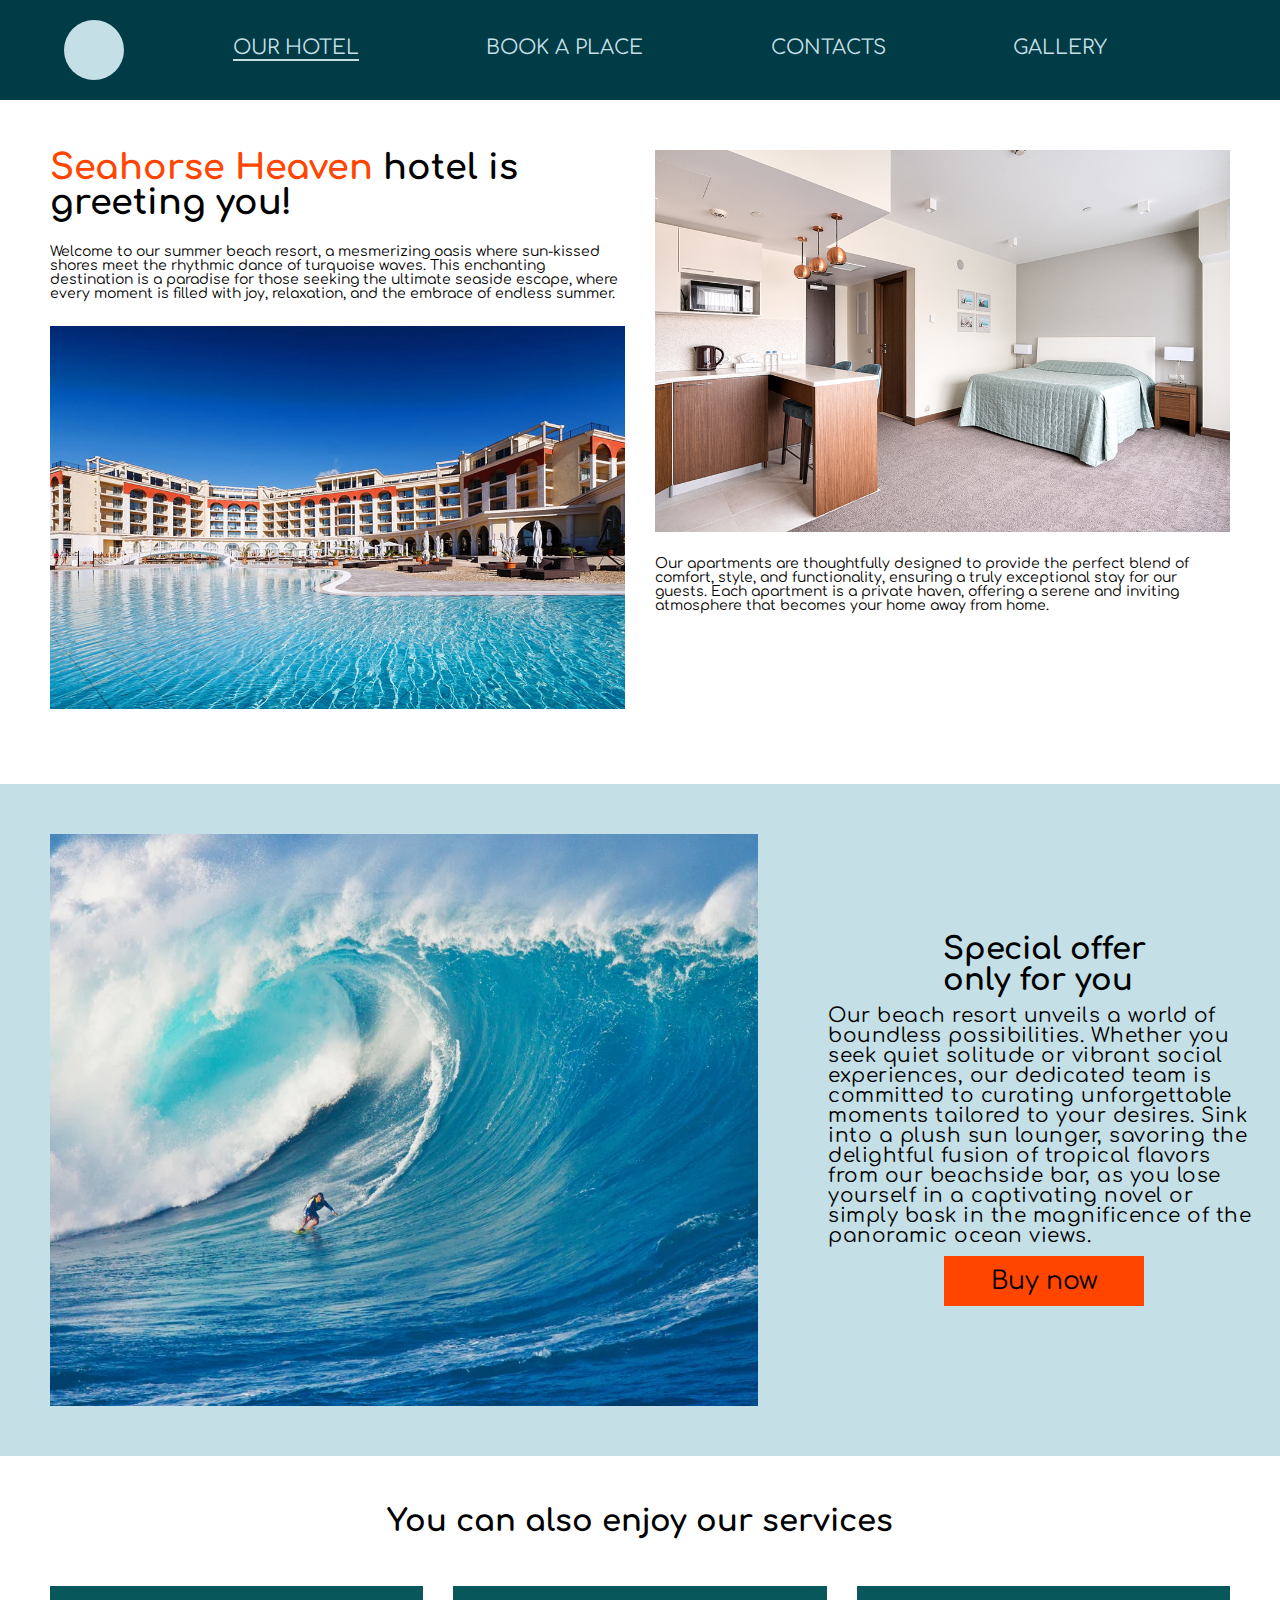
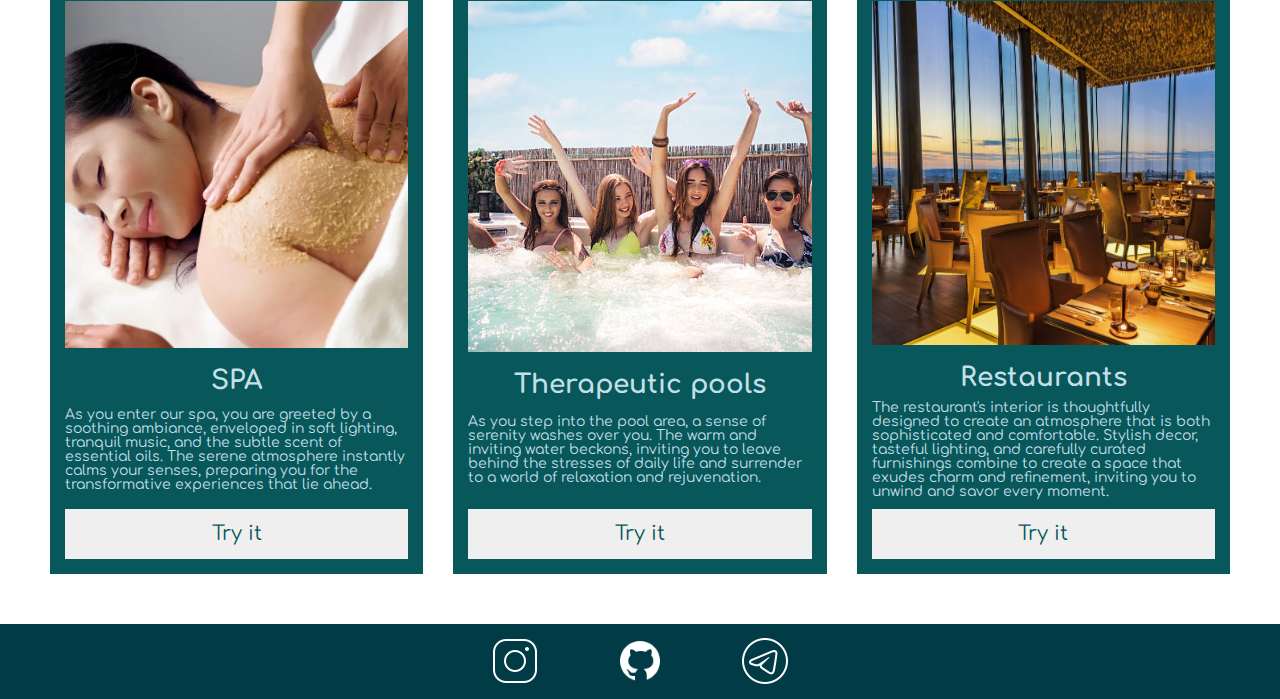
==== commit e7b974fb: "Changed greetings in index" ====
--- a/index.html
+++ b/index.html
@@ -68,7 +68,7 @@
 
           <section class="hi">
             <div class="hi__greetings">
-              <h1 class="hi__title">Hi, it's a website of <br> <span>Seahorse Heaven</span> hotel</h1>
+              <h1 class="hi__title"><span>Seahorse Heaven</span> hotel is greeting you!</h1>
               <p class="hi__description">Welcome to our summer beach resort, a mesmerizing oasis where sun-kissed shores meet the rhythmic dance of turquoise waves. This enchanting destination is a paradise for those seeking the ultimate seaside escape, where every moment is filled with joy, relaxation, and the embrace of endless summer.</p>
               <img src="./img/hotel_1.jpg" alt="Hotel">
             </div>
